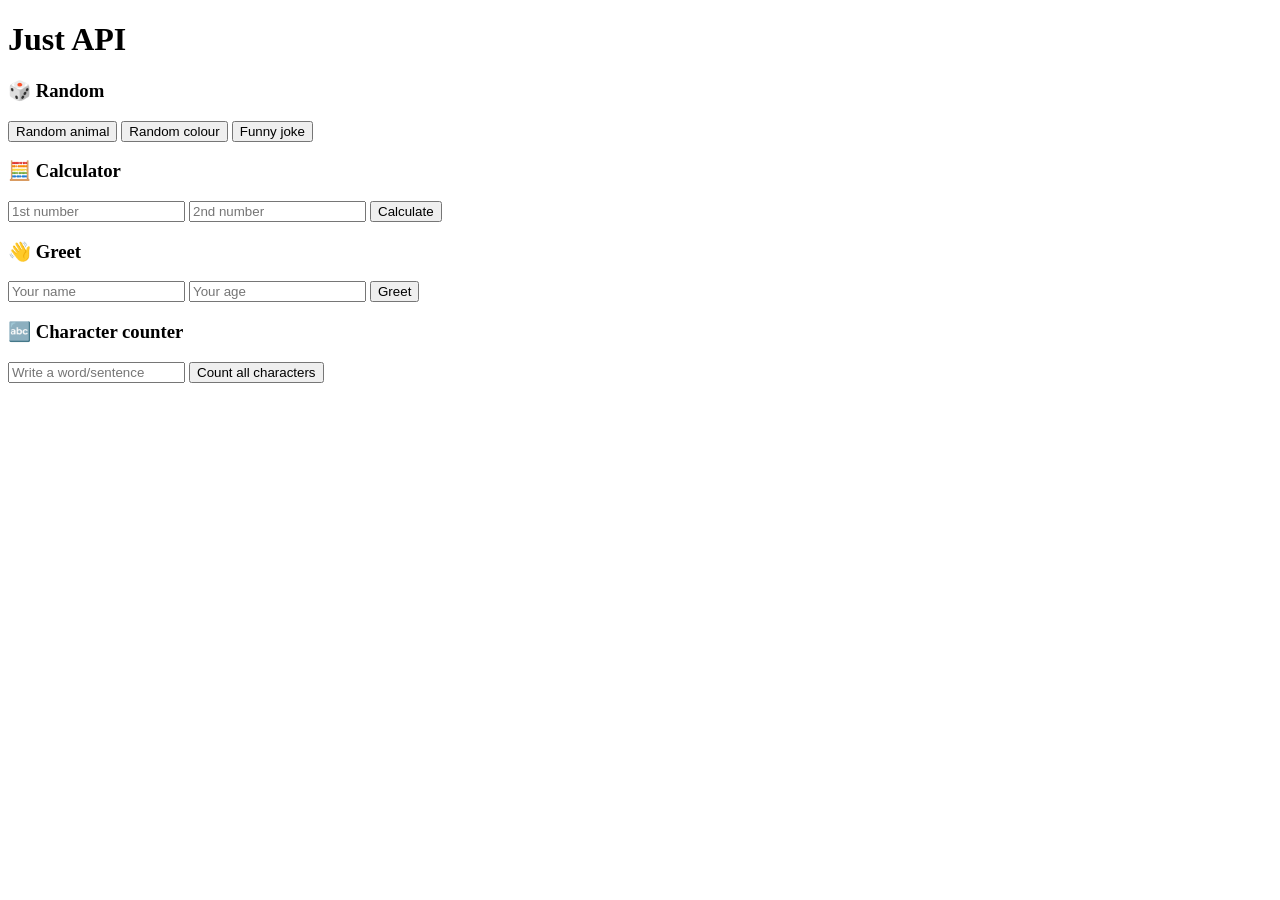
==== Templates/index.html @ 89f46e71 "Made it actually work?" ====
<!DOCTYPE html>
<html lang="uk">
<head>
   <meta charset="UTF-8">
   <title>💀 API</title>
    <link ref="stylesheet" href="../CSS/style.css">
</head>
<body>
   <div class="container">
       <h1>Just API</h1>


       <div class="section">
           <h3>🎲 Random</h3>
           <button onclick="getRandomAnimal()">Random animal</button>
           <button onclick="getRandomColor()">Random colour</button>
           <button onclick="getJoke()">Funny joke</button>
           <div id="random-result" class="result" style="display:none;"></div>
       </div>


       <div class="section">
           <h3>🧮 Calculator</h3>
           <input type="number" id="num1" placeholder="1st number">
           <input type="number" id="num2" placeholder="2nd number">
           <button onclick="calculate()">Calculate</button>
           <div id="calc-result" class="result" style="display:none;"></div>
       </div>


       <div class="section">
           <h3>👋 Greet</h3>
           <input type="text" id="name" placeholder="Your name">
           <input type="number" id="age" placeholder="Your age">
           <button onclick="getGreeting()">Greet</button>
           <div id="greeting-result" class="result" style="display:none;"></div>
       </div>


       <div class="section">
           <h3>🔤 Character counter</h3>
           <input type="text" id="word" placeholder="Write a word/sentence">
           <button onclick="countLetters()">Count all characters</button>
           <div id="letters-result" class="result" style="display:none;"></div>
       </div>
   </div>

   <script src="../JS/script.js"></script>
</body>
</html>
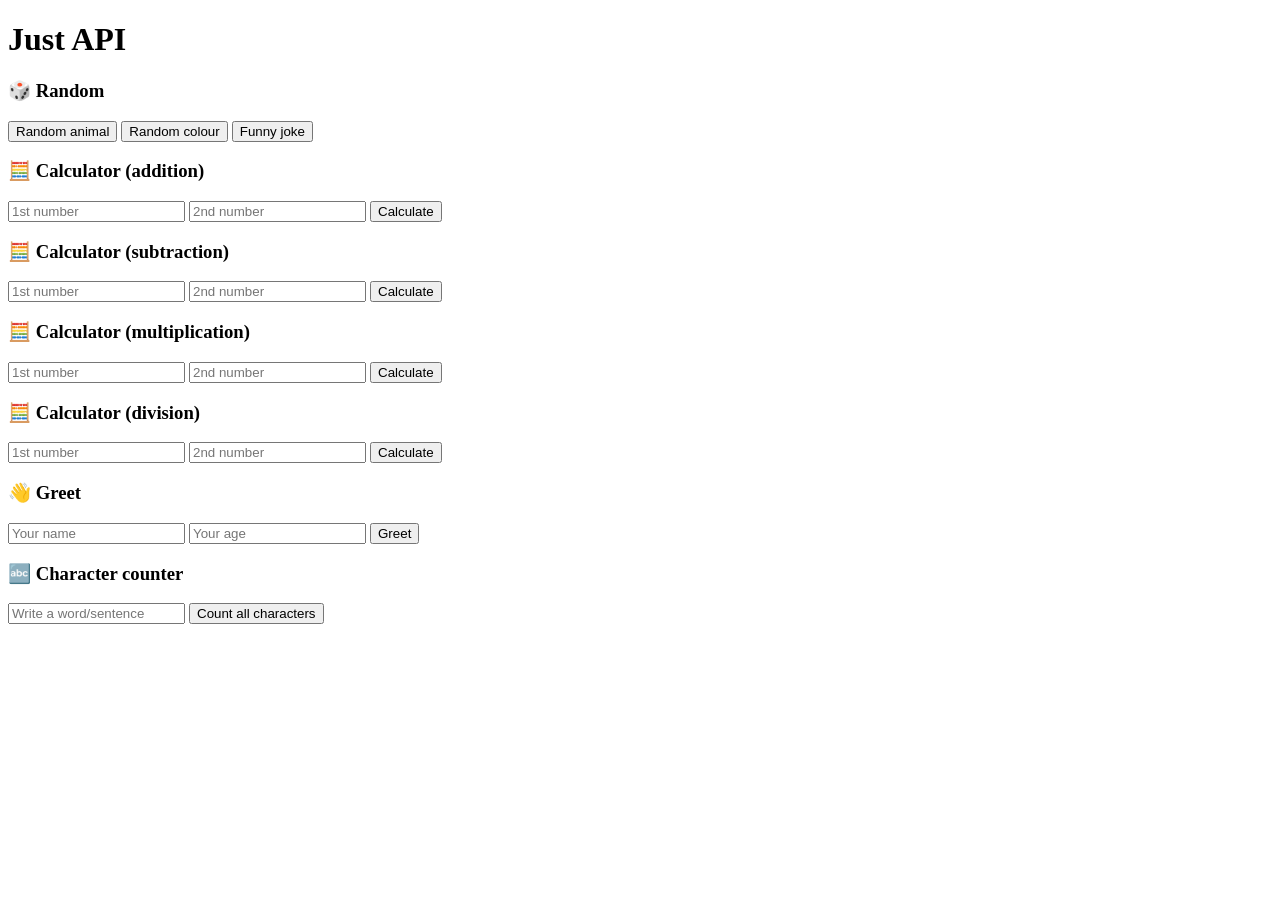
==== commit 105393c5: "Calculator and greeting finally works, but style.css doesn't want to show." ====
--- a/Templates/index.html
+++ b/Templates/index.html
@@ -3,7 +3,7 @@
 <head>
    <meta charset="UTF-8">
    <title>💀 API</title>
-    <link ref="stylesheet" href="../CSS/style.css">
+    <link ref="stylesheet" href="../Static/CSS/style.css">
 </head>
 <body>
    <div class="container">
@@ -20,11 +20,32 @@
 
 
        <div class="section">
-           <h3>🧮 Calculator</h3>
+           <h3>🧮 Calculator (addition)</h3>
            <input type="number" id="num1" placeholder="1st number">
            <input type="number" id="num2" placeholder="2nd number">
-           <button onclick="calculate()">Calculate</button>
+           <button onclick="calculate_add()">Calculate</button>
            <div id="calc-result" class="result" style="display:none;"></div>
+       </div>
+       <div class="section">
+           <h3>🧮 Calculator (subtraction)</h3>
+           <input type="number" id="num3" placeholder="1st number">
+           <input type="number" id="num4" placeholder="2nd number">
+           <button onclick="calculate_subtract()">Calculate</button>
+           <div id="calc-result2" class="result" style="display:none;"></div>
+       </div>
+       <div class="section">
+           <h3>🧮 Calculator (multiplication)</h3>
+           <input type="number" id="num5" placeholder="1st number">
+           <input type="number" id="num6" placeholder="2nd number">
+           <button onclick="calculate_multiply()">Calculate</button>
+           <div id="calc-result3" class="result" style="display:none;"></div>
+       </div>
+       <div class="section">
+           <h3>🧮 Calculator (division)</h3>
+           <input type="number" id="num7" placeholder="1st number">
+           <input type="number" id="num8" placeholder="2nd number">
+           <button onclick="calculate_divide()">Calculate</button>
+           <div id="calc-result4" class="result" style="display:none;"></div>
        </div>
 
 
@@ -45,6 +66,6 @@
        </div>
    </div>
 
-   <script src="../JS/script.js"></script>
+   <script src="../Static/JS/script.js"></script>
 </body>
 </html>
--- a/Static/CSS/style.css
+++ b/Static/CSS/style.css
@@ -0,0 +1,47 @@
+body {
+           font-family: Ink Free;
+           background: linear-gradient(69deg, #fc0303, #f0fc03, #0303fc);
+           margin: 0;
+           padding: 20px;
+           color: #323;
+       }
+       .container {
+           max-width: 600px;
+           margin: 0 auto;
+           background: pink;
+           border-radius: 20px;
+           padding: 30px;
+           box-shadow: 0 10px 30px rgba(0,0,0,4);
+       }
+       h1 { text-align: center; color: #ff6b6b; font-size: 2.5em; }
+       .section {
+           background: #f7faf1;
+           border-radius: 15px;
+           padding: 20px;
+           margin: 20px 0;
+           border: 3px solid #ff6b6b;
+       }
+       input, button {
+           padding: 12px;
+           border: 2px solid #ff6b6b;
+           border-radius: 10px;
+           font-size: 16px;
+           margin: 5px;
+       }
+       input { width: 200px; }
+       button {
+           background: #ff6b6b;
+           color: white;
+           cursor: pointer;
+           border: none;
+           font-weight: bold;
+       }
+       button:hover { background: #525252; }
+       .result {
+           background: #e8f5e8;
+           border: 2px solid #4caf50;
+           border-radius: 10px;
+           padding: 15px;
+           margin: 10px 0;
+           font-size: 1.2em;
+       }
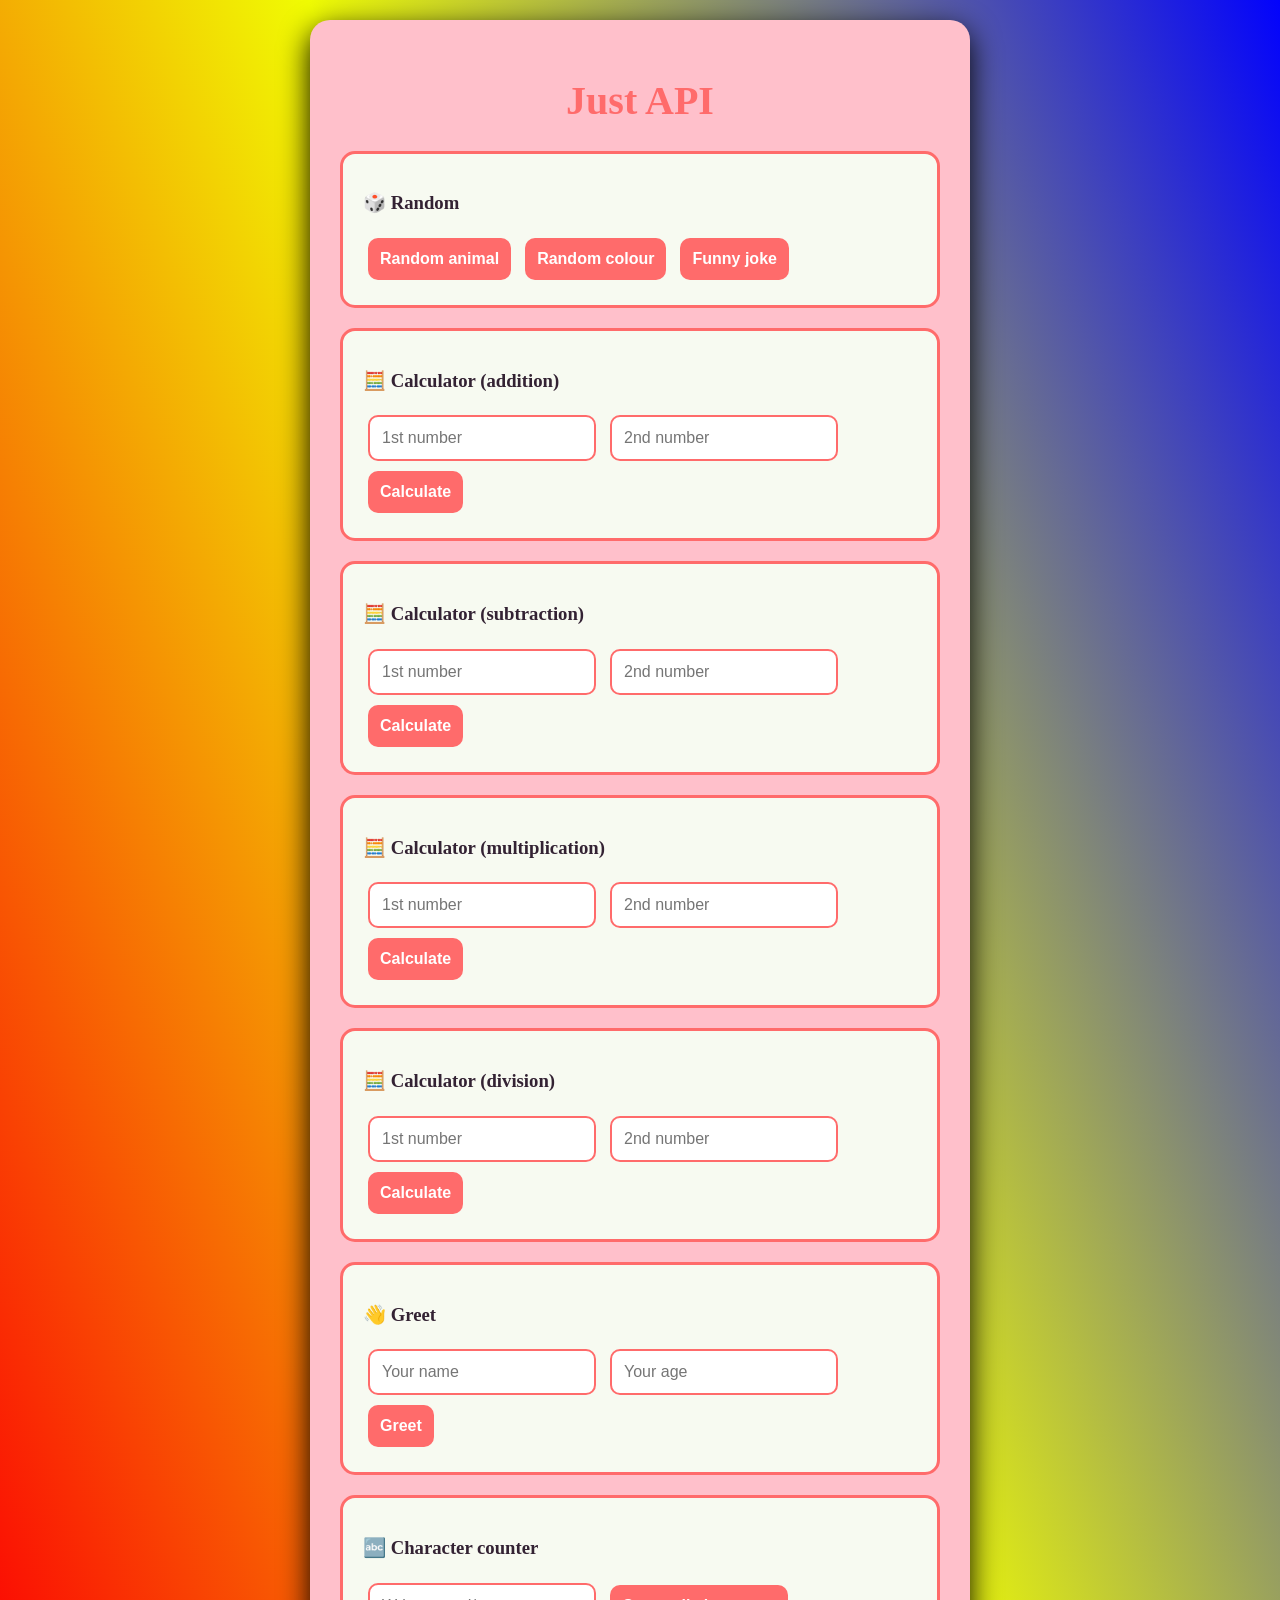
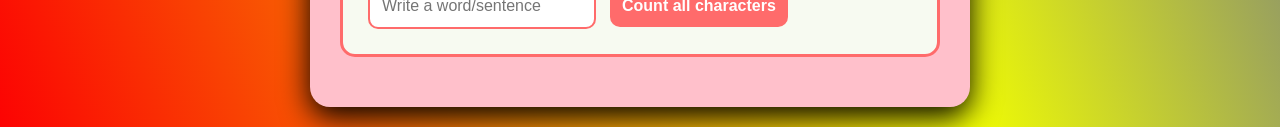
==== commit a0a158b8: "style.css finally works!!!" ====
--- a/Templates/index.html
+++ b/Templates/index.html
@@ -1,6 +1,55 @@
 <!DOCTYPE html>
 <html lang="uk">
 <head>
+    <style>
+        body {
+           font-family: Ink Free;
+           background: linear-gradient(69deg, #fc0303, #f0fc03, #0303fc);
+           margin: 0;
+           padding: 20px;
+           color: #323;
+       }
+       .container {
+           max-width: 600px;
+           margin: 0 auto;
+           background: pink;
+           border-radius: 20px;
+           padding: 30px;
+           box-shadow: 0 10px 30px rgba(0,0,0,4);
+       }
+       h1 { text-align: center; color: #ff6b6b; font-size: 2.5em; }
+       .section {
+           background: #f7faf1;
+           border-radius: 15px;
+           padding: 20px;
+           margin: 20px 0;
+           border: 3px solid #ff6b6b;
+       }
+       input, button {
+           padding: 12px;
+           border: 2px solid #ff6b6b;
+           border-radius: 10px;
+           font-size: 16px;
+           margin: 5px;
+       }
+       input { width: 200px; }
+       button {
+           background: #ff6b6b;
+           color: white;
+           cursor: pointer;
+           border: none;
+           font-weight: bold;
+       }
+       button:hover { background: #525252; }
+       .result {
+           background: #e8f5e8;
+           border: 2px solid #4caf50;
+           border-radius: 10px;
+           padding: 15px;
+           margin: 10px 0;
+           font-size: 1.2em;
+       }
+    </style>
    <meta charset="UTF-8">
    <title>💀 API</title>
     <link ref="stylesheet" href="../Static/CSS/style.css">
